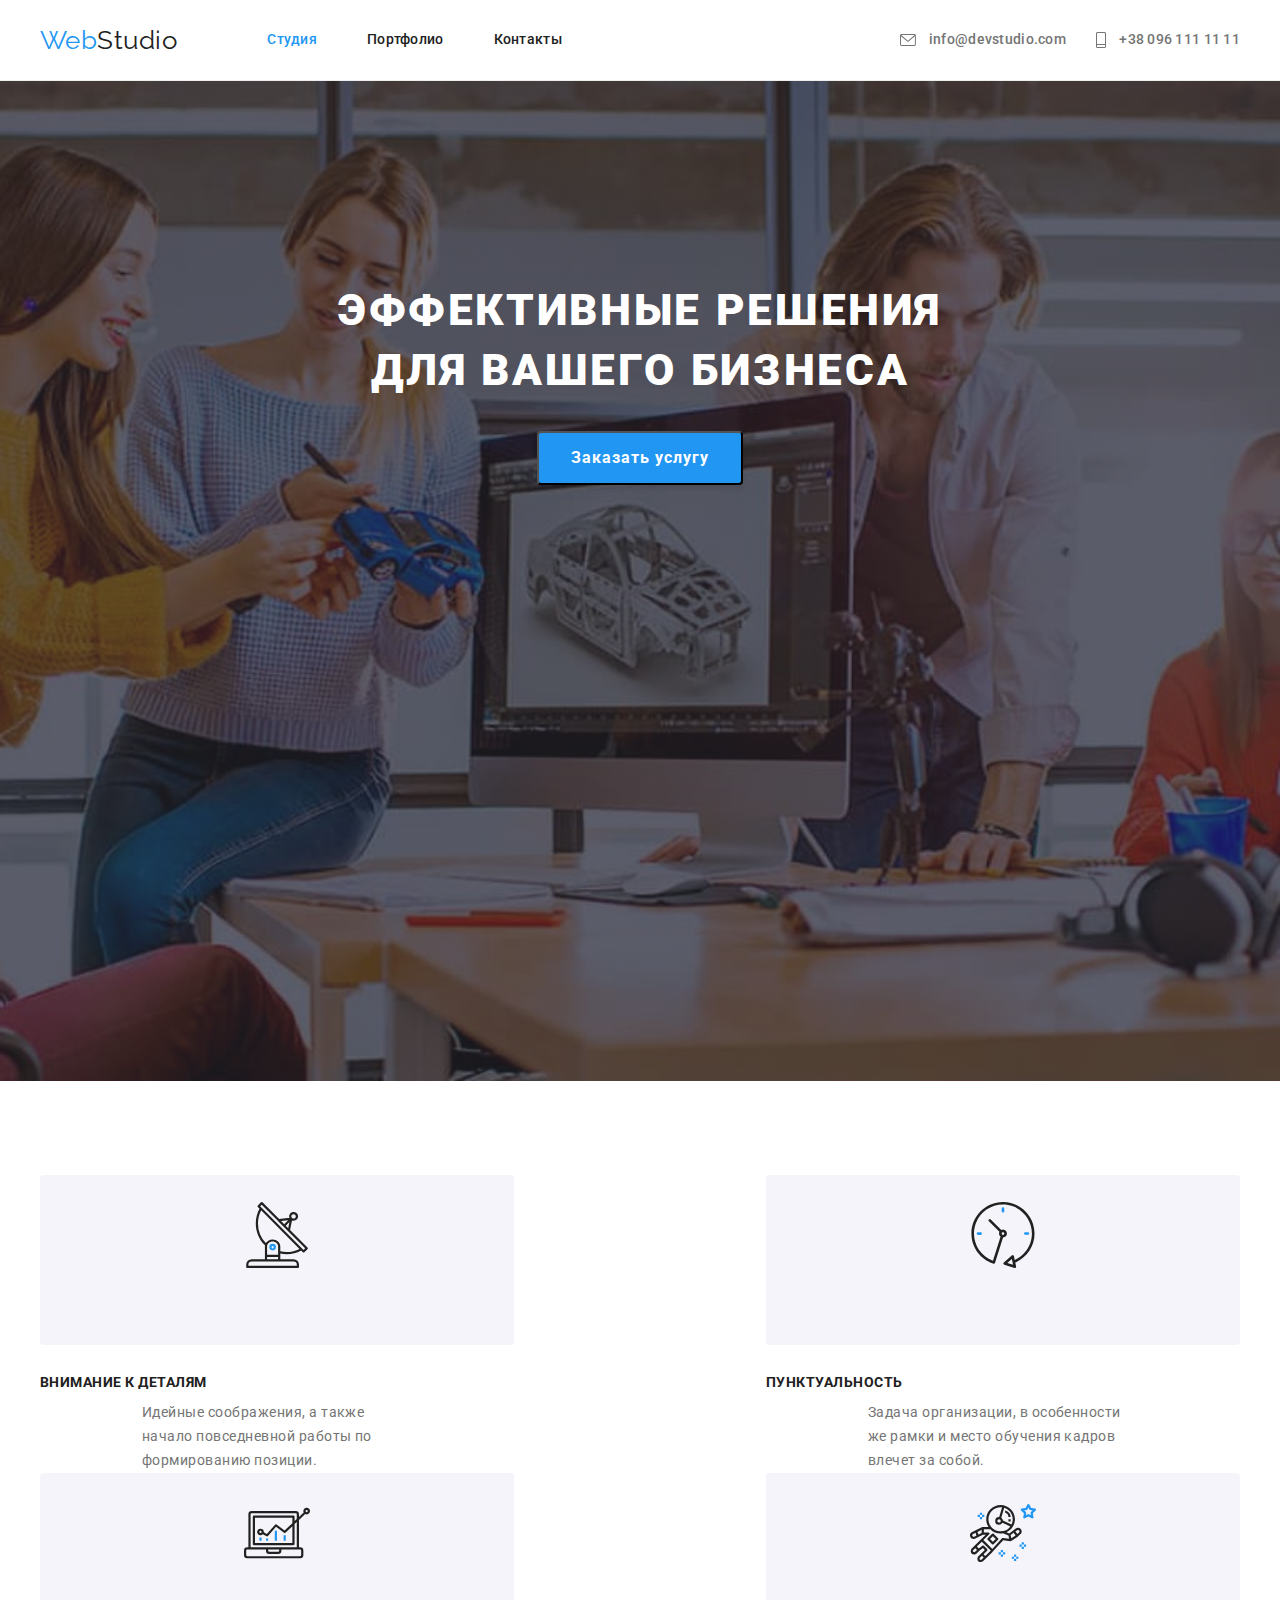
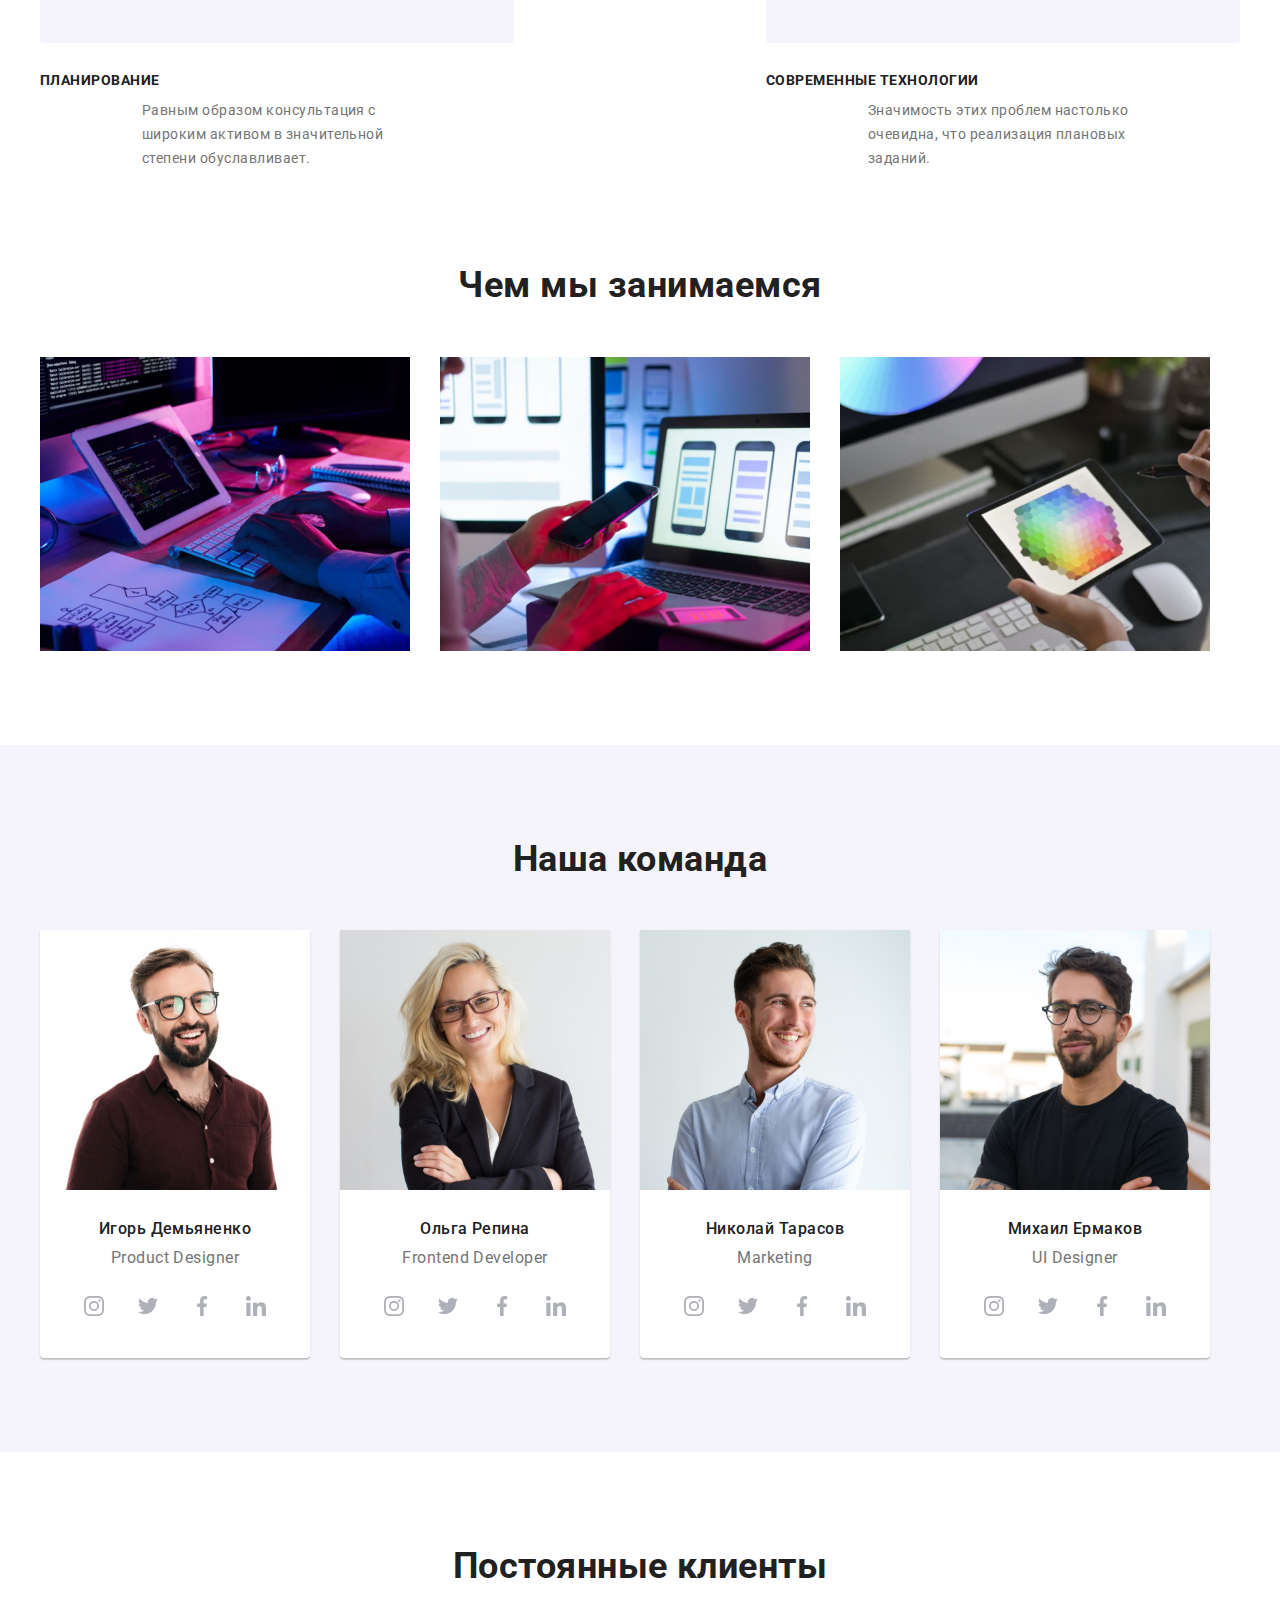
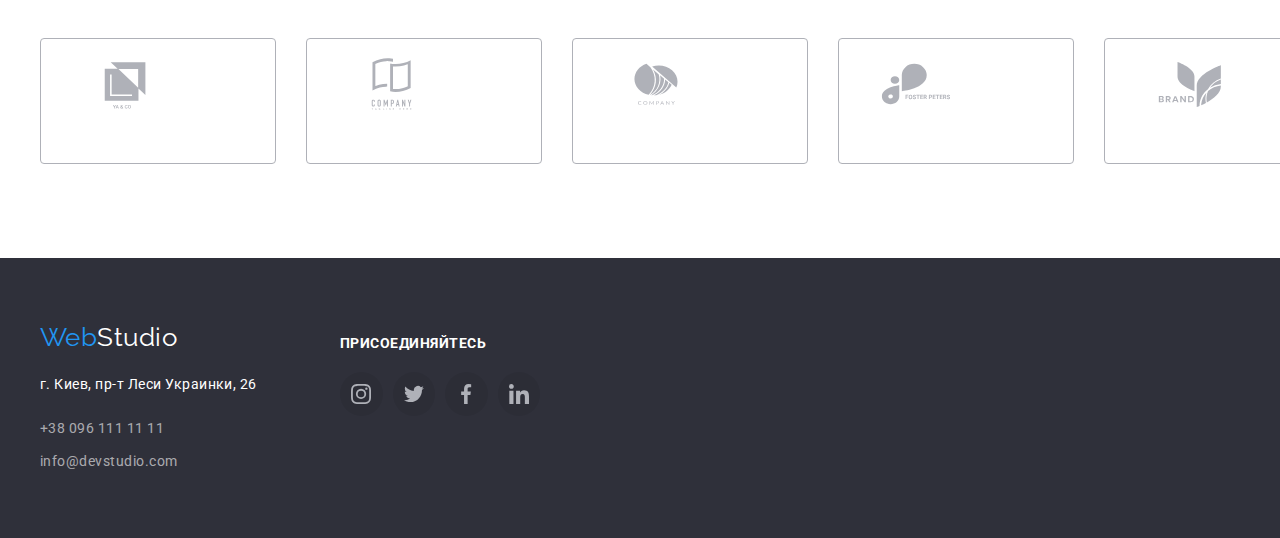
==== index.html @ 3926d1e0 "Выполнил ДЗ №4" ====
<!DOCTYPE html>
<html lang="ru">
<head>
    <meta charset="UTF-8">
    <meta http-equiv="X-UA-Compatible" content="IE=edge">
    <meta name="viewport" content="width=device-width, initial-scale=1.0">
    <title>Document</title>
    <link rel="preconnect" href="https://fonts.googleapis.com">
    <link rel="preconnect" href="https://fonts.gstatic.com" crossorigin>
    <link href="https://fonts.googleapis.com/css2?family=Raleway:wght@700&family=Roboto:wght@400;500;700;900&display=swap"
        rel="stylesheet">
        <link rel="stylesheet" href="https://cdnjs.cloudflare.com/ajax/libs/modern-normalize/1.1.0/modern-normalize.min.css"
            integrity="sha512-wpPYUAdjBVSE4KJnH1VR1HeZfpl1ub8YT/NKx4PuQ5NmX2tKuGu6U/JRp5y+Y8XG2tV+wKQpNHVUX03MfMFn9Q=="
            crossorigin="anonymous" referrerpolicy="no-referrer" />
    <link rel="stylesheet" href="./css/style.css">
</head >
<body>
<!--Шапка сайта-->
  <header class="page-header">
    <div class="container nav-page">
        <nav class="site-nav">
            <a href="/" class="logo">
                <span class="logo-accent">Web</span>Studio</a>
            <ul class="link-nav list">
                <li class="item"><a href="./index.html" class="link current">Студия</a></li>
                <li class="item"><a href="./portfolio.html" class="link">Портфолио</a></li>
                <li class="item"><a href="" class="link">Контакты</a></li>
            </ul>
        </nav>
    
             <ul class="auth-nav list">
                <li class="item"><a href="mailto:info@devstudio.com" class="link mail">
                    <svg class="mail-icon">
                        <use href='./img/SVG/sprite-icon.svg#icon-mail-optimization'>
                    </svg>
                    info@devstudio.com</a></li>
                <li class="item"><a href="tel:+380961111111" class="link phone">
                    <svg class="phone-icon">
                        <use href='./img/SVG/sprite-icon.svg#icon-phone-optimization'>
                    </svg>
                    +38 096 111 11 11</a></li>
            </ul>
        
    </div>
    
  </header>
  
<!--Уникальный контент-->
<main>
    
<!--Герой-->

<section class="hero-section">
    
    <div class="container">
        
      <h1 class="hero-title">Эффективные решения для вашего бизнеса</h1>
     <button type="button" class="button">Заказать услугу</button>
    
</section> 


  
<!--Приоритеты-->

<section class="priorities-section">
<div class="container">
    <h2 class="section-title hide visually-hidden">Наши приоритеты</h2>
    <ul class="priorities list">
        <li class="item">
            <div class="priorities-icon">
            <svg class="antena-icon">
                <use href='./img/SVG/sprite-icon.svg#icon-antenna-optimization'>
            </svg>
            </div>
            
            <h3 class="priorities-title">Внимание к деталям</h3>
            <p class="priorities-text">Идейные соображения, а также начало повседневной работы по формированию позиции.</p>
        </li>
        <li class="item">
            <div class="priorities-icon">
                <svg class="antena-icon">
                    <use href='./img/SVG/sprite-icon.svg#icon-clock-optimization'>
                </svg>
            </div>
            <h3 class="priorities-title">Пунктуальность</h3>
            <p class="priorities-text">Задача организации, в особенности же рамки и место обучения кадров влечет за собой.</p>
        </li>
        <li class="item">
            <div class="priorities-icon">
                <svg class="antena-icon">
                    <use href='./img/SVG/sprite-icon.svg#icon-diagram-optimization'>
                </svg>
            </div>
            <h3 class="priorities-title">Планирование</h3>
            <p class="priorities-text">Равным образом консультация с широким активом в значительной степени обуславливает.</p>
        </li>
        <li class="item">
            <div class="priorities-icon">
                <svg class="antena-icon">
                    <use href='./img/SVG/sprite-icon.svg#icon-astronaut-optimization'>
                </svg>
            </div>
            <h3 class="priorities-title">Современные технологии</h3>
            <p class="priorities-text">Значимость этих проблем настолько очевидна, что реализация плановых заданий.</p>
        </li>
    </ul>
</div>
</section>

<!--Чем занимаемся-->

<section class="section">
<div class="container">
    <h2  class="section-title works-title">Чем мы занимаемся</h2>
        <ul class="works list">
            <li class="item"><img src="./img/taping-on-laptop.jpg" alt="taping-on-laptop" width="370" class="img"></li>
            <li class="item"><img src="./img/phone-disign-on-laptop.jpg" alt="phone-disign-on-laptop" width="370" class="img"></li>   
            <li class="item"><img src="./img/drowing-on-pad.jpg" alt="drowing-on-pad" width="370" class="img"></li>  
            
        </ul>
</div>
</section>
    
<!--Наша команда-->

  <section class="section section-team">
    <div class="container">
      
      <h2 class="section-title team-title">Наша команда</h2>
        <ul class="team list">
            <li class="item border"><img src="./img/ihor-demyanenko.jpg" alt="Игорь Демьяненко" width="270"> 
                <div class="team-box">
                <h3 class="teammate">Игорь Демьяненко</h3>
                <p class="teammate-text">Product Designer</p>
                <ul class="teammate-list list">
                        <li class="item-social">
                            <a href="#" class="teammate-social-link instagram" aria-label="instagram">
                                <svg class="instagram-icon">
                                    <use href='./img/SVG/sprite-icon.svg#icon-instagram-optimization'>
                                </svg>
                            </a>
                        </li>
                        <li class="item-social"><a href="#" class="teammate-social-link instagram" aria-label="twitter">
                            <svg class="twitter-icon">
                                <use href='./img/SVG/sprite-icon.svg#icon-twitter-optimization'>
                            </svg>
                        </a></li>
                        <li class="item-social"><a href="#" class="teammate-social-link facebook" aria-label="facebook">
                            <svg class="facebook-icon">
                                <use href='./img/SVG/sprite-icon.svg#icon-facebook-optimization'>
                            </svg>      
                        </a></li>
                        <li class="item-social"><a href="#" class="teammate-social-link linkedin" aria-label="linkedin">
                            <svg class="linkedin-icon">
                                <use href='./img/SVG/sprite-icon.svg#icon-linkedin-optimization'>
                            </svg>
                        </a></li>
                </ul>
                </div>
            </li>
            <li class="item border"><img src="./img/olha-repina.jpg" alt="Ольга Репина" width="270">
                <div class="team-box">
                <h3 class="teammate">Ольга Репина</h3>
                <p class="teammate-text">Frontend Developer</p>
                <ul class="teammate-list list">
                    <li class="item-social">
                        <a href="#" class="teammate-social-link instagram" aria-label="instagram">
                            <svg class="instagram-icon">
                                <use href='./img/SVG/sprite-icon.svg#icon-instagram-optimization'>
                            </svg>
                        </a>
                    </li>
                    <li class="item-social"><a href="" class="teammate-social-link twitter" aria-label="twitter">
                            <svg class="twitter-icon">
                                <use href='./img/SVG/sprite-icon.svg#icon-twitter-optimization'>
                            </svg>
                        </a></li>
                    <li class="item-social"><a href="" class="teammate-social-link facebook" aria-label="facebook">
                            <svg class="facebook-icon">
                                <use href='./img/SVG/sprite-icon.svg#icon-facebook-optimization'>
                            </svg>
                        </a></li>
                    <li class="item-social"><a href="" class="teammate-social-link linkedin" aria-label="linkedin">
                            <svg class="linkedin-icon">
                                <use href='./img/SVG/sprite-icon.svg#icon-linkedin-optimization'>
                            </svg>
                        </a></li>
                </ul>
                </div>
            </li>
            <li class="item border"><img src="./img/nikolay-tarasov.jpg" alt="Николай Тарасов" width="270">
                <div class="team-box">
                <h3 class="teammate">Николай Тарасов</h3>
                <p class="teammate-text">Marketing</p>
                <ul class="teammate-list list">
                    <li class="item-social">
                        <a href="#" class="teammate-social-link instagram" aria-label="instagram">
                            <svg class="instagram-icon">
                                <use href='./img/SVG/sprite-icon.svg#icon-instagram-optimization'>
                            </svg>
                        </a>
                    </li>
                    <li class="item-social"><a href="" class="teammate-social-link twitter" aria-label="twitter">
                            <svg class="twitter-icon">
                                <use href='./img/SVG/sprite-icon.svg#icon-twitter-optimization'>
                            </svg>
                        </a></li>
                    <li class="item-social"><a href="" class="teammate-social-link facebook" aria-label="facebook">
                            <svg class="facebook-icon">
                                <use href='./img/SVG/sprite-icon.svg#icon-facebook-optimization'>
                            </svg>
                        </a></li>
                    <li class="item-social"><a href="" class="teammate-social-link linkedin" aria-label="linkedin">
                            <svg class="linkedin-icon">
                                <use href='./img/SVG/sprite-icon.svg#icon-linkedin-optimization'>
                            </svg>
                        </a></li>
                </ul>
                </div>
            </li>
            <li class="item border"><img src="./img/mikhail-ermakov.jpg" alt="Михаил Ермаков" width="270">
                <div class="team-box">
                <h3 class="teammate">Михаил Ермаков</h3>
                <p class="teammate-text">UI Designer</p>
                <ul class="teammate-list list">
                    <li class="item-social">
                        <a href="#" class="teammate-social-link instagram" aria-label="instagram">
                            <svg class="instagram-icon">
                                <use href='./img/SVG/sprite-icon.svg#icon-instagram-optimization'>
                            </svg>
                        </a>
                    </li>
                    <li class="item-social"><a href="" class="teammate-social-link twitter" aria-label="twitter">
                            <svg class="twitter-icon">
                                <use href='./img/SVG/sprite-icon.svg#icon-twitter-optimization'>
                            </svg>
                        </a></li>
                    <li class="item-social"><a href="" class="teammate-social-link facebook" aria-label="facebook">
                            <svg class="facebook-icon">
                                <use href='./img/SVG/sprite-icon.svg#icon-facebook-optimization'>
                            </svg>
                        </a></li>
                    <li class="item-social"><a href="" class="teammate-social-link linkedin" aria-label="linkedin">
                            <svg class="linkedin-icon">
                                <use href='./img/SVG/sprite-icon.svg#icon-linkedin-optimization'>
                            </svg>
                        </a></li>
                </ul>
                </div>

            </li>
        </ul>
        
    </div>
  </section>
<!--Постоянные клиенты -->
<section class="section">
    <div class="container">
    <h2 class="section-title clients-title">Постоянные клиенты</h2>
    <ul class="clients-list list">
        <li class="item-clients">
            <a href="/" class="clients-link">
                <svg class="icon">
                    <use href='./img/SVG/sprite-icon.svg#icon-Logo1'></use>
                </svg>
            </a>
        </li>
        <li class="item-clients">
            <a href="#" class="link">
                <svg class="icon">
                    <use href='./img/SVG/sprite-icon.svg#icon-Logo2'></use>
                </svg>
            </a>
        </li>
        <li class="item-clients">
            <a href="#" class="link">
                <svg class="icon">
                    <use href='./img/SVG/sprite-icon.svg#icon-Logo3'></use>
                </svg>
            </a>
        </li>
        <li class="item-clients">
            <a href="#" class="link">
                <svg class="icon">
                    <use href='./img/SVG/sprite-icon.svg#icon-Logo4'></use>
                </svg>
            </a>
        </li>
           <li class="item-clients">
               <a href="#" class="link">
                <svg class="icon">
                    <use href='./img/SVG/sprite-icon.svg#icon-Logo5'></use>
                </svg>
            </a>
        </li>
        <li class="item-clients">
            <a href="#" class="link">
                <svg class="icon">
                    <use href='./img/SVG/sprite-icon.svg#icon-Logo6'></use>
                </svg>
            </a>
        </li>
        
                
    </ul> 
    </div>
</section>
</main>
<!--Подвал-->
  <footer class="footer-section">
      <div class="container footer-box">
          <div class="footer">
<a href="/" class="logo-footer">
    <span class="logo-accent">Web</span><span class="white">Studio</span>
</a>
<address class="adress">г. Киев, пр-т Леси Украинки, 26</address>
<ul class="auth-footer list">
    <li class="info"><a href="tel:+380961111111" class="link">+38 096 111 11 11</a></li>
    <li class="info"><a href="mailto:info@devstudio.com" class="link">info@devstudio.com</a></li>
</ul>
    </div>
   <div class="footer-social">
    <h3 class="footer-title">ПРИСОЕДИНЯЙТЕСЬ</h3>
    <ul class="footer-list list">
        <li class="footer-social-item">
            <a href="#" class="footer-social-link instagram" aria-label="instagram">
                <svg class="instagram-icon">
                    <use href='./img/SVG/sprite-icon.svg#icon-instagram-optimization'>
                </svg>
            </a>
        </li>
        <li class="footer-social-item"><a href="#" class="footer-social-link twitter" aria-label="twitter">
                <svg class="twitter-icon">
                    <use href='./img/SVG/sprite-icon.svg#icon-twitter-optimization'>
                </svg>
            </a></li>
        <li class="footer-social-item"><a href="#" class="footer-social-link facebook" aria-label="facebook">
                <svg class="facebook-icon">
                    <use href='./img/SVG/sprite-icon.svg#icon-facebook-optimization'>
                </svg>
            </a></li>
        <li class="footer-social-item"><a href="#" class="footer-social-link linkedin" aria-label="linkedin">
                <svg class="linkedin-icon">
                    <use href='./img/SVG/sprite-icon.svg#icon-linkedin-optimization'>
                </svg>
            </a>
        </li>
    </ul>
    
    </div>
  </footer>
</body>
</html>
---- css/style.css ----
/* Фон страниц background: #ffffff; */
/* Основной цвет текста color: #757575; */
/* Вторичный цвет текста color: #212121; */
/* Цвет уникалных текстовых элементов color: #2196F3; */
/* Цвет кнопок при наведении и в hero #2196F3*/
/* Раздел/ Класс/ Название */
/* ---------Constanta----------- */
body {
  margin: 0px;
  font-family: Roboto, sans-serif;
  letter-spacing: 0.03em;
  background-color: #ffffff;
  color: var(--primery-text-color);
}

:root {
  --primery-text-color: #757575;
  --secondary-text-color: #212121;
  --primary-background-color: #ffffff;
  --accent-text-color: #2196f3;
  --accent-bg-color: #2196f3;
  --button-primery-bcg-color: #2196f3;
  --button-secondary-bcg-color: #f5f4fa;
  --secondary-bg-color: #2f303a;
}

.container {
  width: 1200px;
  margin-left: auto;
  margin-right: auto;
  margin-top: 0px;
  padding-left: 15px;
  padding-right: 15px;
}
.logo {
  padding-top: 25px;
  padding-bottom: 24px;
  font-family: Raleway, sans-serif;
  font-size: 26px;
  line-height: 1.2;
  text-decoration: none;
  color: var(--secondary-text-color);
}
.logo-accent {
  color: var(--accent-text-color);
}
.list {
  padding: 0px;
  margin: 0px;
  list-style: none;
}
.section {
  padding-top: 94px;
  padding-bottom: 94px;
}
img {
  display: block;
  max-width: 100%;
  height: auto;
}
/* ---------Constanta--------- */
/* //////////////////////////////-header////////////////////////////////Шапка */
/* ---------nav-page---------*/
/* .thumb {
  background-image: url(../img/bcgimage-hero.jpg);
} */

.page-header {
  border-bottom: 1px solid #eeeeee;
}
.nav-page {
  align-items: center;
  display: flex;
}
.site-nav {
  display: flex;
}
.link-nav {
  display: flex;
  margin-left: 90px;
}

.link-nav .item + .item {
  margin-left: 50px;
}

.link-nav .link {
  display: block;
  padding-top: 32px;
  padding-bottom: 32px;

  font-weight: 500;
  font-size: 14px;
  line-height: 1.14;
  text-decoration: none;
  letter-spacing: 0.02em;
  color: var(--secondary-text-color);
}

.link-nav .link:hover,
.link-nav .link:focus {
  color: var(--accent-text-color);
}
.link-nav .link.current {
  color: var(--accent-text-color);
}

/*--------- auth-nav---------*/
.auth-nav {
  margin-left: auto;
  display: flex;
}

.auth-nav .item + .item {
  margin-left: 30px;
}

.phone-icon {
  vertical-align: middle;
  width: 10px;
  height: 16px;
  margin-right: 10px;
  fill: var(--primery-text-color);
}
.mail-icon {
  vertical-align: middle;
  width: 16px;
  height: 16px;
  margin-right: 10px;
  fill: var(--primery-text-color);
}

.auth-nav .link {
  display: block;
  padding-top: 32px;
  padding-bottom: 32px;
  font-weight: 500;
  font-size: 14px;
  line-height: 1.14;
  text-decoration: none;
  letter-spacing: 0.02em;
  color: var(--primery-text-color);
}

.mail:hover .mail-icon {
  fill: var(--accent-bg-color);
}
.mail:hover,
.mail:focus {
  color: var(--accent-text-color);
}

.phone:hover .phone-icon {
  fill: var(--accent-bg-color);
}
.phone:hover,
.phone:focus {
  color: var(--accent-text-color);
}

/*//////////////////////////main/////////////////////////Уникальный контент/////////*/

/*---------Герой---------*/
.hero-section {
}
.hero-section {
  max-width: 1600px;
  height: 600px;
  margin-left: auto;
  margin-right: auto;
  background-image: linear-gradient(
      rgba(47, 48, 58, 0.502),
      rgba(47, 48, 58, 0.502)
    ),
    url(../img/bcgimage-hero.jpg);
  background-repeat: no-repeat;
  background-size: cover;
  background-position: center;
  padding-top: 200px;
  padding-bottom: 200px;
  background-color: var(--secondary-bg-color);
}
.hero-title {
  margin: 0 auto;
  margin-bottom: 30px;
  width: 696px;
  font-weight: 900;
  font-size: 44px;
  line-height: 1.36em;
  text-align: center;
  letter-spacing: 0.06em;
  text-transform: uppercase;
  color: #ffffff;
}

.button-box {
  display: block;
}
.hero-section .button .accent {
  font-weight: 700;
  font-size: 16px;
  line-height: 30px;
  display: flex;
  align-items: center;
  text-align: center;
  letter-spacing: 0.06em;
  color: #ffffff;
  background-color: var(--accent-bg-color);
}
.hero-section .button:hover,
.hero-section .button:focus {
  color: #ffffff;
  background-color: var(--accent-bg-color);
}

/*---------Приоритеты---------*/
.visually-hidden {
  position: absolute;
  clip: rect(0 0 0 0);
  width: 1px;
  height: 1px;
  margin: -1px;
}

.priorities-section {
  padding-top: 94px;
}
.section-title {
  margin-top: 0px;
  margin-bottom: 0px;
  font-weight: 700;
  font-size: 36px;
  line-height: 1.16;
  text-align: center;
  color: var(--secondary-text-color);
}

.priorities {
  display: flex;
  flex-wrap: wrap;
  justify-content: space-between;

  color: var(--primery-text-color);
}
.priorities {
  min-width: 270px;
}
.priorities-icon {
  display: flex;
  padding: 25px 102px;
  margin-bottom: 30px;
  width: 270px;
  height: 120px;
  border-radius: 4px;
  justify-content: center;
  background-color: rgb(245, 244, 250);
}
.antena-icon {
  display: flex;
  justify-content: center;
  width: 66px;
  height: 70px;
}

.priorities-title {
  margin-top: 0px;
  margin-bottom: 10px;
  color: var(--secondary-text-color);
  font-size: 14px;
  line-height: 1.14;
  text-transform: uppercase;
}
.priorities-text {
  width: 270px;
  margin: 0 auto 0 auto;
  font-size: 14px;
  line-height: 1.71;
}

/*--------  Чем занимаемся ---------*/
.works {
  display: flex;
}
.works-title {
  margin-bottom: 50px;
}
.works .item + .item {
  margin-left: 30px;
}

/* ---------Наша команда--------- */
.section-team {
  background-color: var(--button-secondary-bcg-color);
}

.team {
  display: flex;
}
.team-box {
  padding-top: 30px;
  padding-bottom: 30px;
}
.team .item + .item {
  margin-left: 30px;
}
.team .item {
  box-shadow: 0 2px 1px 0 rgba(0, 0, 0, 0.125), 0 1px 1px 0 rgba(0, 0, 0, 0.078),
    0 1px 3px 0 rgba(0, 0, 0, 0.071);
}

.border {
  /* box-shadow: 0px 1px 3px rgba(0, 0, 0, 0.12), 0px 1px 1px rgba(0, 0, 0, 0.14),
    0px 2px 1px rgba(0, 0, 0, 0.2); */
  border-radius: 0px 0px 4px 4px;
  background-color: var(--primary-background-color);
}

.team-title {
  margin-bottom: 50px;
}

.team .teammate {
  font-weight: 500;
  font-size: 16px;
  line-height: 1.18;
  text-align: center;
  color: var(--secondary-text-color);
  background-color: var(--primary-background-color);
}

.teammate {
  margin: 0;
  padding-bottom: 0px;
}

.teammate-text {
  margin: 0;
  padding-top: 10px;
  padding-bottom: 0px;
  font-size: 16px;
  line-height: 1.18;
  text-align: center;
}
.teammate-list {
  display: flex;
  margin-top: 16px;
  justify-content: center;
}

/* social teammate */
.item-social {
  display: flex;
  align-items: center;
  justify-content: center;
  width: 44px;
  height: 44px;
  border-radius: 50%;
  cursor: pointer;
}
.item-social:not(:last-child) {
  margin-right: 10px;
}
.item-social:hover {
  background-color: var(--accent-bg-color);
}

.instagram-icon {
  display: flex;
  justify-content: center;
  width: 20px;
  height: 20px;
  fill: #afb1b8;
}
.instagram-icon:hover {
  fill: var(--primary-background-color);
}
.twitter-icon {
  display: flex;
  width: 20px;
  height: 20px;
  fill: #afb1b8;
}
.twitter-icon:hover {
  fill: var(--primary-background-color);
}
.facebook-icon {
  display: flex;
  width: 20px;
  height: 20px;
  fill: #afb1b8;
}
.facebook-icon:hover {
  fill: var(--primary-background-color);
}
.linkedin-icon {
  display: flex;
  width: 20px;
  height: 20px;
  fill: #afb1b8;
}
.linkedin-icon:hover {
  fill: var(--primary-background-color);
}

/* <!--////////////////////clients//////////////////////////Постоянные клиенты//////////// --> */

.clients-list {
  display: flex;
  margin: 0;
}
.clients-title {
  margin-bottom: 50px;
}
.item-clients {
  display: flex;
  min-width: 170px;
  height: 92px;
  border: 1px solid #afb1b8;
  border-radius: 4px;
  padding: 16px 32px;
}
.item-clients:not(:last-child) {
  margin-right: 30px;
}
.item-clients:hover {
  border-color: var(--accent-text-color);
}
.icon {
  width: 106px;
  height: 60px;
  align-items: center;
  justify-content: center;
  fill: #afb1b8;
}

.icon:hover {
  fill: var(--accent-bg-color);
}
/*////////////////////////  Footer-studio/ //////////////////////// Подвал//////////*/
.footer-section {
  background-color: var(--secondary-bg-color);
  padding-top: 64px;
  padding-bottom: 64px;
}

.white {
  color: var(--primary-background-color);
}
.logo-footer {
  display: block;
  margin-bottom: 20px;
  font-family: Raleway, sans-serif;
  font-size: 26px;
  line-height: 1.2;
  text-decoration: none;
  color: var(--secondary-text-color);
}

.adress {
  margin-bottom: 20px;
  font-size: 14px;
  line-height: 1.71;
  color: #ffffff;
  font-style: normal;
}
.info:not(:last-child) {
  margin-bottom: 9px;
}
.auth-footer .link {
  font-weight: 400;
  font-size: 14px;
  line-height: 1.71;
  color: #ffffff99;
  text-decoration: none;
}
.auth-footer .link:hover,
.auth-footer .link:focus {
  color: var(--accent-text-color);
}
.footer-box {
  display: flex;
}
.footer {
  display: flex;
  margin: 0;
  width: 230px;
  flex-wrap: wrap;
}
.footer-social {
  width: 200px;
  margin-left: 70px;
}
.footer-title {
  margin-bottom: 20px;
  font-size: 14px;
  line-height: 1.14;
  padding: 0;
  color: var(--primary-background-color);
}
.footer-list {
  display: flex;
}
.footer-social-item {
  display: flex;
  align-items: center;
  justify-content: center;
  width: 44px;
  height: 44px;
  border-radius: 50%;
  cursor: pointer;
  background-color: rgba(0, 0, 0, 0.063);
}
.footer-social-item:not(:last-child) {
  margin-right: 10px;
}
.footer-social-item:hover {
  background-color: var(--accent-bg-color);
}

/* Кнопки button */
.button {
  display: block;
  margin: auto;
  min-width: 200px;
  padding: 10px 32px;
  border-radius: 4px;

  box-shadow: 0 4px 4px 0 #00000015;

  font-family: inherit;
  font-weight: 700;
  font-size: 16px;
  line-height: 1.87;
  display: flex;
  align-items: center;
  text-align: center;
  letter-spacing: 0.06em;
  color: #ffffff;
  background-color: var(--button-primery-bcg-color);
  cursor: pointer;
}
.button:focus,
.button:hover {
  color: #ffffff;
  background-color: var(--button-primery-bcg-color);
  cursor: pointer;
}
/* ////////////////////////////////// portfolio ////////////////////////////////////*/
/* ---------header--------- взят из студии*/

/*///////////////////////////////////// main/////////////////////////////////////// */
/*--------- nav-menu portflio--------- */

.nav-menu {
  display: flex;
  justify-content: center;
  margin-bottom: 50px;
}

.nav-btn:not(:last-child) {
  margin-right: 8px;
}

.item .button-menu {
  min-width: 73px;
  border-radius: 4px;
  border-color: var(--button-secondary-bcg-color);
  padding: 6px 22px;
  font-family: inherit;
  font-weight: 500;
  font-size: 16px;
  line-height: 1.62;
  text-align: center;
  color: var(--secondary-text-color);
  background-color: var(--button-secondary-bcg-color);
}
.button-menu:focus,
.button-menu:hover {
  box-shadow: 0 2px 2px 0 #00000012, 0 1px 2px 0 #00000008,
    0 3px 1px 0 #00000010;

  color: #ffffff;
  background-color: var(--button-primery-bcg-color);
  cursor: pointer;
}

/*---------content---------  */
.text-subject {
  font-weight: 700;
  font-size: 18px;
  line-height: 2;
  letter-spacing: 0.06em;
  color: var(--secondary-text-color);
  margin: 0;
}
.text-desc {
  font-size: 16px;
  line-height: 1.87;
}
.main-box {
  display: flex;
  flex-wrap: wrap;
  margin: -15px;
}
.main-box .item:hover {
  box-shadow: 1px 4px 6px 0 #00000016, 0 4px 4px 0 #00000006,
    0 1px 1px 0 #00000012;
  cursor: pointer;
}
.main-box .item {
  margin: 15px;
}

.main-box.item:nth-last-child(-n + 3) {
  margin-bottom: 0px;
}
.content-box {
  border: inset 1px solid rgb(238, 238, 238);
  border-top: none;
  padding: 20px 24px;
}
.text-subject {
  margin-bottom: 4px;
}
.text-desc {
  margin: 0;
}

/* /////////////////////////////////footer/////////////////////////// взят из студии*/
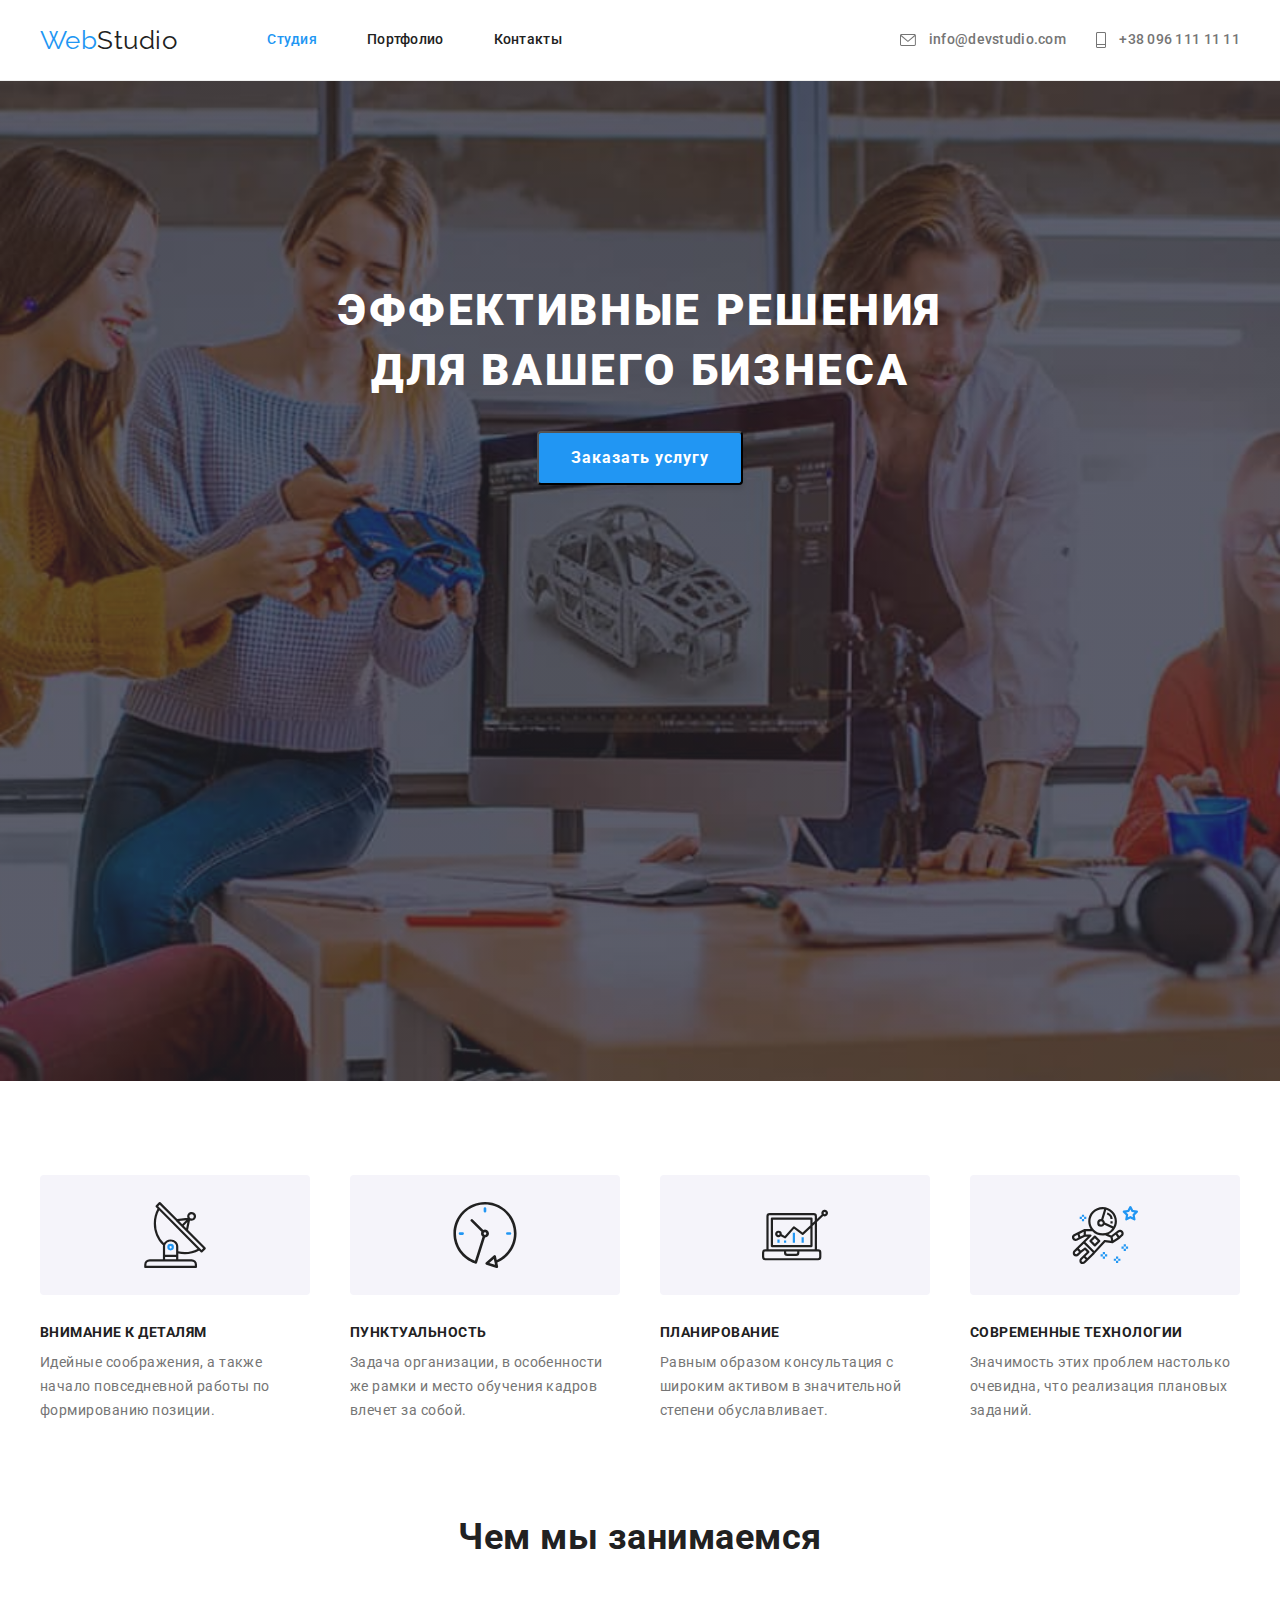
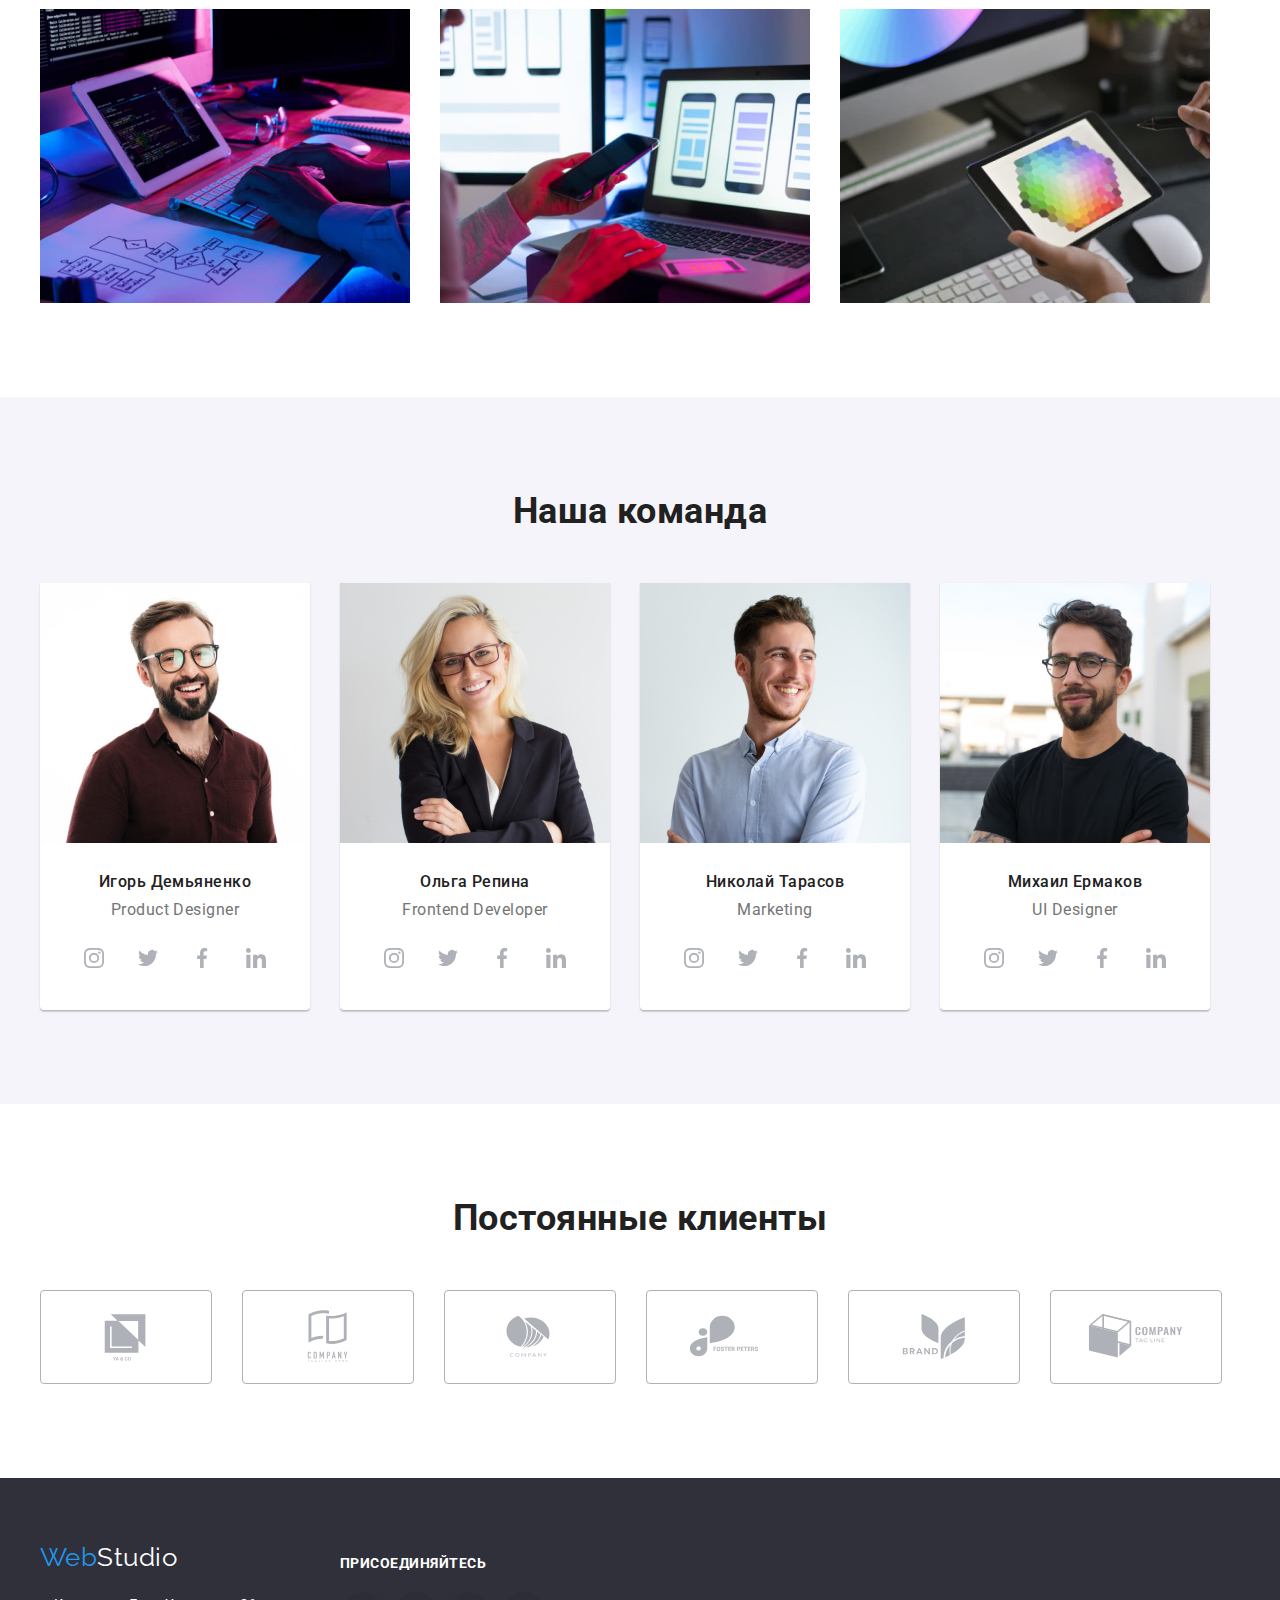
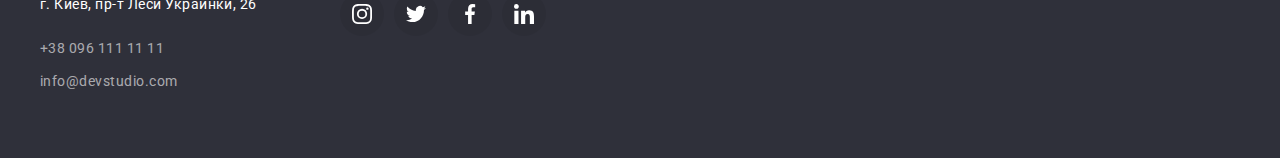
==== commit 1db7b7fa: "Внес правки по ДЗ№ 4" ====
--- a/index.html
+++ b/index.html
@@ -135,23 +135,23 @@
                 <p class="teammate-text">Product Designer</p>
                 <ul class="teammate-list list">
                         <li class="item-social">
-                            <a href="#" class="teammate-social-link instagram" aria-label="instagram">
+                            <a href="#" class="instagram" aria-label="instagram">
                                 <svg class="instagram-icon">
                                     <use href='./img/SVG/sprite-icon.svg#icon-instagram-optimization'>
                                 </svg>
                             </a>
                         </li>
-                        <li class="item-social"><a href="#" class="teammate-social-link instagram" aria-label="twitter">
+                        <li class="item-social"><a href="#" class="twitter" aria-label="twitter">
                             <svg class="twitter-icon">
                                 <use href='./img/SVG/sprite-icon.svg#icon-twitter-optimization'>
                             </svg>
-                        </a></li>
-                        <li class="item-social"><a href="#" class="teammate-social-link facebook" aria-label="facebook">
+                        </a></li>   
+                        <li class="item-social"><a href="#" class="facebook" aria-label="facebook">
                             <svg class="facebook-icon">
                                 <use href='./img/SVG/sprite-icon.svg#icon-facebook-optimization'>
                             </svg>      
                         </a></li>
-                        <li class="item-social"><a href="#" class="teammate-social-link linkedin" aria-label="linkedin">
+                        <li class="item-social"><a href="#" class="linkedin" aria-label="linkedin">
                             <svg class="linkedin-icon">
                                 <use href='./img/SVG/sprite-icon.svg#icon-linkedin-optimization'>
                             </svg>
@@ -267,35 +267,35 @@
             </a>
         </li>
         <li class="item-clients">
-            <a href="#" class="link">
+            <a href="#" class="clients-link">
                 <svg class="icon">
                     <use href='./img/SVG/sprite-icon.svg#icon-Logo2'></use>
                 </svg>
             </a>
         </li>
         <li class="item-clients">
-            <a href="#" class="link">
+            <a href="#" class="clients-link">
                 <svg class="icon">
                     <use href='./img/SVG/sprite-icon.svg#icon-Logo3'></use>
                 </svg>
             </a>
         </li>
         <li class="item-clients">
-            <a href="#" class="link">
+            <a href="#" class="clients-link">
                 <svg class="icon">
                     <use href='./img/SVG/sprite-icon.svg#icon-Logo4'></use>
                 </svg>
             </a>
         </li>
            <li class="item-clients">
-               <a href="#" class="link">
+               <a href="#" class="clients-link">
                 <svg class="icon">
                     <use href='./img/SVG/sprite-icon.svg#icon-Logo5'></use>
                 </svg>
             </a>
         </li>
         <li class="item-clients">
-            <a href="#" class="link">
+            <a href="#" class="clients-link">
                 <svg class="icon">
                     <use href='./img/SVG/sprite-icon.svg#icon-Logo6'></use>
                 </svg>
--- a/css/style.css
+++ b/css/style.css
@@ -142,7 +142,8 @@
   color: var(--primery-text-color);
 }
 
-.mail:hover .mail-icon {
+.mail:hover .mail-icon,
+.mail:focus .mail-icon {
   fill: var(--accent-bg-color);
 }
 .mail:hover,
@@ -150,7 +151,8 @@
   color: var(--accent-text-color);
 }
 
-.phone:hover .phone-icon {
+.phone:hover .phone-icon,
+.phone:focus .phone-icon {
   fill: var(--accent-bg-color);
 }
 .phone:hover,
@@ -247,12 +249,13 @@
 }
 .priorities-icon {
   display: flex;
-  padding: 25px 102px;
+  justify-content: center;
+  align-items: center;
   margin-bottom: 30px;
   width: 270px;
   height: 120px;
   border-radius: 4px;
-  justify-content: center;
+
   background-color: rgb(245, 244, 250);
 }
 .antena-icon {
@@ -309,8 +312,6 @@
 }
 
 .border {
-  /* box-shadow: 0px 1px 3px rgba(0, 0, 0, 0.12), 0px 1px 1px rgba(0, 0, 0, 0.14),
-    0px 2px 1px rgba(0, 0, 0, 0.2); */
   border-radius: 0px 0px 4px 4px;
   background-color: var(--primary-background-color);
 }
@@ -352,18 +353,21 @@
   display: flex;
   align-items: center;
   justify-content: center;
+}
+
+.item-social:not(:last-child) {
+  margin-right: 10px;
+}
+
+.instagram {
+  display: flex;
+  justify-content: center;
+  align-items: center;
   width: 44px;
   height: 44px;
   border-radius: 50%;
-  cursor: pointer;
-}
-.item-social:not(:last-child) {
-  margin-right: 10px;
-}
-.item-social:hover {
-  background-color: var(--accent-bg-color);
-}
-
+  background-color: var(--primary-background-color);
+}
 .instagram-icon {
   display: flex;
   justify-content: center;
@@ -371,8 +375,22 @@
   height: 20px;
   fill: #afb1b8;
 }
-.instagram-icon:hover {
-  fill: var(--primary-background-color);
+.instagram:hover .instagram-icon,
+.instagram:focus .instagram-icon {
+  fill: var(--primary-background-color);
+}
+.instagram:hover,
+.instagram:focus {
+  background-color: var(--accent-bg-color);
+}
+.twitter {
+  display: flex;
+  justify-content: center;
+  align-items: center;
+  width: 44px;
+  height: 44px;
+  border-radius: 50%;
+  background-color: var(--primary-background-color);
 }
 .twitter-icon {
   display: flex;
@@ -380,8 +398,22 @@
   height: 20px;
   fill: #afb1b8;
 }
-.twitter-icon:hover {
-  fill: var(--primary-background-color);
+.twitter:hover .twitter-icon,
+.twitter:focus .twitter-icon {
+  fill: var(--primary-background-color);
+}
+.twitter:hover,
+.twitter:focus {
+  background-color: var(--accent-bg-color);
+}
+.facebook {
+  display: flex;
+  justify-content: center;
+  align-items: center;
+  width: 44px;
+  height: 44px;
+  border-radius: 50%;
+  background-color: var(--primary-background-color);
 }
 .facebook-icon {
   display: flex;
@@ -389,8 +421,24 @@
   height: 20px;
   fill: #afb1b8;
 }
-.facebook-icon:hover {
-  fill: var(--primary-background-color);
+
+.facebook:hover .facebook-icon,
+.facebook:focus .facebook-icon {
+  fill: var(--primary-background-color);
+}
+.facebook:hover,
+.facebook:focus {
+  background-color: var(--accent-bg-color);
+}
+
+.linkedin {
+  display: flex;
+  justify-content: center;
+  align-items: center;
+  width: 44px;
+  height: 44px;
+  border-radius: 50%;
+  background-color: var(--primary-background-color);
 }
 .linkedin-icon {
   display: flex;
@@ -398,8 +446,13 @@
   height: 20px;
   fill: #afb1b8;
 }
-.linkedin-icon:hover {
-  fill: var(--primary-background-color);
+.linkedin:hover .linkedin-icon,
+.linkedin:focus .linkedin-icon {
+  fill: var(--primary-background-color);
+}
+.linkedin:hover,
+.linkedin:focus {
+  background-color: var(--accent-bg-color);
 }
 
 /* <!--////////////////////clients//////////////////////////Постоянные клиенты//////////// --> */
@@ -413,19 +466,21 @@
 }
 .item-clients {
   display: flex;
+}
+.item-clients:not(:last-child) {
+  margin-right: 30px;
+}
+.clients-link {
+  display: flex;
+  justify-content: center;
+  align-items: center;
   min-width: 170px;
   height: 92px;
   border: 1px solid #afb1b8;
   border-radius: 4px;
-  padding: 16px 32px;
-}
-.item-clients:not(:last-child) {
-  margin-right: 30px;
-}
-.item-clients:hover {
-  border-color: var(--accent-text-color);
 }
 .icon {
+  display: flex;
   width: 106px;
   height: 60px;
   align-items: center;
@@ -433,8 +488,13 @@
   fill: #afb1b8;
 }
 
-.icon:hover {
+.clients-link:hover .icon,
+.clients-link:focus .icon {
   fill: var(--accent-bg-color);
+}
+.clients-link:hover,
+.clients-link:focus {
+  border-color: var(--accent-bg-color);
 }
 /*////////////////////////  Footer-studio/ //////////////////////// Подвал//////////*/
 .footer-section {
@@ -502,13 +562,29 @@
 }
 .footer-social-item {
   display: flex;
+  border-radius: 50%;
+}
+.footer-social-link {
+  display: flex;
   align-items: center;
   justify-content: center;
   width: 44px;
   height: 44px;
   border-radius: 50%;
-  cursor: pointer;
   background-color: rgba(0, 0, 0, 0.063);
+  fill: var(--primary-background-color);
+}
+.footer-social-link .instagram-icon {
+  fill: var(--primary-background-color);
+}
+.footer-social-link .twitter-icon {
+  fill: var(--primary-background-color);
+}
+.footer-social-link .facebook-icon {
+  fill: var(--primary-background-color);
+}
+.footer-social-link .linkedin-icon {
+  fill: var(--primary-background-color);
 }
 .footer-social-item:not(:last-child) {
   margin-right: 10px;
@@ -594,6 +670,8 @@
   margin: 0;
 }
 .text-desc {
+  font-weight: 400;
+  color: var(--primery-text-color);
   font-size: 16px;
   line-height: 1.87;
 }
@@ -602,10 +680,15 @@
   flex-wrap: wrap;
   margin: -15px;
 }
-.main-box .item:hover {
+
+.content-link {
+  display: block;
+  text-decoration: none;
+}
+.content-link:hover,
+.content-link:focus {
   box-shadow: 1px 4px 6px 0 #00000016, 0 4px 4px 0 #00000006,
     0 1px 1px 0 #00000012;
-  cursor: pointer;
 }
 .main-box .item {
   margin: 15px;
